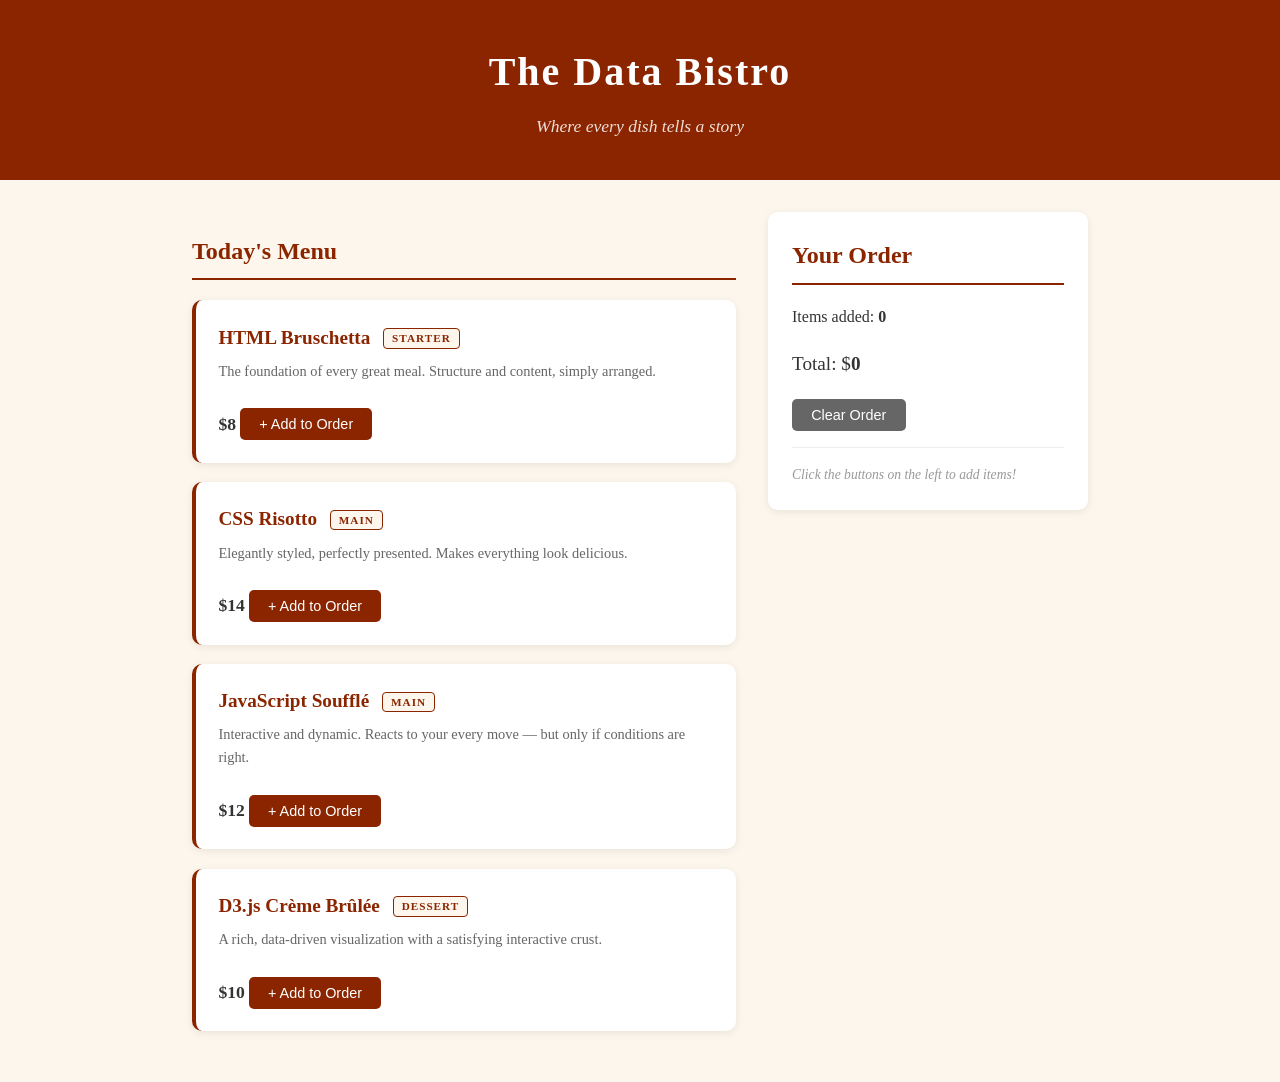
==== index.html @ 2c4ed356 "Move demo to repo root so GitHub Pages serves it at the base URL Co-Authored-By: Claude Sonnet 4.6 <" ====
<!DOCTYPE html>
<html lang="en">
<head>
  <meta charset="UTF-8">
  <meta name="viewport" content="width=device-width, initial-scale=1.0">
  <title>The Data Bistro</title>

  <!--
    CONNECTION POINT 1 — HTML → CSS
    This <link> tag is how the browser finds style.css.
    The href must match the filename exactly.
    If it's wrong (e.g. "styles.css"), NONE of the CSS loads.
  -->
  <link rel="stylesheet" href="style.css">
</head>
<body>

  <header>
    <h1>The Data Bistro</h1>
    <p class="tagline">Where every dish tells a story</p>
  </header>

  <main>

    <section class="menu">
      <h2>Today's Menu</h2>

      <!--
        Each dish card uses class="menu-item".
        In style.css, the selector ".menu-item" targets these divs.
        If the class name here and in the CSS don't match, the card gets no styling.
      -->
      <div class="menu-item">
        <h3>HTML Bruschetta <span class="badge">Starter</span></h3>
        <p class="description">The foundation of every great meal. Structure and content, simply arranged.</p>
        <span class="price">$8</span>
        <!-- data-price is read by script.js to know how much to add -->
        <button class="add-btn" data-price="8">+ Add to Order</button>
      </div>

      <div class="menu-item">
        <h3>CSS Risotto <span class="badge">Main</span></h3>
        <p class="description">Elegantly styled, perfectly presented. Makes everything look delicious.</p>
        <span class="price">$14</span>
        <button class="add-btn" data-price="14">+ Add to Order</button>
      </div>

      <div class="menu-item">
        <h3>JavaScript Soufflé <span class="badge">Main</span></h3>
        <p class="description">Interactive and dynamic. Reacts to your every move — but only if conditions are right.</p>
        <span class="price">$12</span>
        <button class="add-btn" data-price="12">+ Add to Order</button>
      </div>

      <div class="menu-item">
        <h3>D3.js Crème Brûlée <span class="badge">Dessert</span></h3>
        <p class="description">A rich, data-driven visualization with a satisfying interactive crust.</p>
        <span class="price">$10</span>
        <button class="add-btn" data-price="10">+ Add to Order</button>
      </div>
    </section>

    <aside class="order-panel">
      <h2>Your Order</h2>
      <p>Items added: <strong id="item-count">0</strong></p>
      <!--
        id="order-total" is how script.js finds this element.
        In script.js: document.getElementById('order-total')
        If that ID doesn't match exactly, JS can't update the total.
      -->
      <p class="total-line">Total: $<strong id="order-total">0</strong></p>
      <!--
        id="clear-btn" is how script.js finds this button.
        In script.js: document.getElementById('clear-btn')
      -->
      <button id="clear-btn">Clear Order</button>
      <hr>
      <p class="note">Click the buttons on the left to add items!</p>
    </aside>

  </main>

  <!--
    CONNECTION POINT 2 — HTML → JavaScript
    This <script> tag is how the browser finds script.js.
    It goes at the bottom so all the HTML elements above exist
    before script.js tries to find them.
    If src is wrong, or this line is missing, NONE of the JS runs.
  -->
  <script src="script.js"></script>

</body>
</html>
---- style.css ----
/* ============================================================
   style.css — The "Interior Design" of The Data Bistro
   Loaded by the <link> tag in index.html.

   HOW SELECTORS CONNECT TO HTML:
     .menu-item  →  targets every element with class="menu-item"
     #order-total → targets the element with id="order-total"
     .add-btn    →  targets every element with class="add-btn"
   If the name here doesn't match the class/id in HTML, the rule is ignored.
   ============================================================ */

*, *::before, *::after {
  box-sizing: border-box;
}

body {
  font-family: 'Georgia', serif;
  margin: 0;
  background-color: #fdf6ec;
  color: #333;
  line-height: 1.6;
}

/* ------- Header ------- */
header {
  background-color: #8b2500;
  color: white;
  text-align: center;
  padding: 2.5rem 1rem;
}

header h1 {
  margin: 0;
  font-size: 2.5rem;
  letter-spacing: 2px;
}

.tagline {
  margin: 0.5rem 0 0;
  font-style: italic;
  opacity: 0.85;
  font-size: 1.1rem;
}

/* ------- Page layout ------- */
main {
  display: flex;
  gap: 2rem;
  padding: 2rem;
  max-width: 960px;
  margin: 0 auto;
}

/* ------- Menu section ------- */
.menu {
  flex: 2;
}

.menu h2 {
  font-size: 1.5rem;
  border-bottom: 2px solid #8b2500;
  padding-bottom: 0.5rem;
  color: #8b2500;
}

/*
  .menu-item — this selector must match class="menu-item" in index.html exactly.
  If the HTML says class="menu-card" instead, this entire rule block is skipped.
*/
.menu-item {
  background: white;
  border-radius: 10px;
  padding: 1.4rem;
  margin-bottom: 1.2rem;
  box-shadow: 0 2px 8px rgba(0, 0, 0, 0.08);
  border-left: 4px solid #8b2500;
}

.menu-item h3 {
  margin: 0 0 0.4rem;
  color: #8b2500;
  font-size: 1.2rem;
}

.description {
  color: #666;
  font-size: 0.9rem;
  margin: 0.3rem 0 0.8rem;
}

.price {
  font-size: 1.1rem;
  font-weight: bold;
  color: #333;
}

.badge {
  background: #fdf6ec;
  color: #8b2500;
  font-size: 0.7rem;
  font-weight: bold;
  text-transform: uppercase;
  letter-spacing: 1px;
  padding: 0.2rem 0.5rem;
  border-radius: 4px;
  border: 1px solid #8b2500;
  margin-left: 0.5rem;
  vertical-align: middle;
}

/* .add-btn targets every element with class="add-btn" */
.add-btn {
  display: inline-block;
  margin-top: 0.8rem;
  padding: 0.5rem 1.2rem;
  background-color: #8b2500;
  color: white;
  border: none;
  border-radius: 5px;
  cursor: pointer;
  font-size: 0.9rem;
  transition: background-color 0.2s;
}

.add-btn:hover {
  background-color: #b03000;
}

/* ------- Order panel ------- */
.order-panel {
  flex: 1;
  background: white;
  border-radius: 10px;
  padding: 1.5rem;
  box-shadow: 0 2px 8px rgba(0, 0, 0, 0.08);
  height: fit-content;
  position: sticky;
  top: 1rem;
}

.order-panel h2 {
  margin-top: 0;
  color: #8b2500;
  border-bottom: 2px solid #8b2500;
  padding-bottom: 0.5rem;
}

.total-line {
  font-size: 1.2rem;
}

/* #clear-btn targets the element with id="clear-btn" */
#clear-btn {
  padding: 0.5rem 1.2rem;
  background: #666;
  color: white;
  border: none;
  border-radius: 5px;
  cursor: pointer;
  font-size: 0.9rem;
  transition: background-color 0.2s;
}

#clear-btn:hover {
  background: #444;
}

hr {
  border: none;
  border-top: 1px solid #eee;
  margin: 1rem 0;
}

.note {
  font-size: 0.85rem;
  color: #999;
  font-style: italic;
  margin: 0;
}
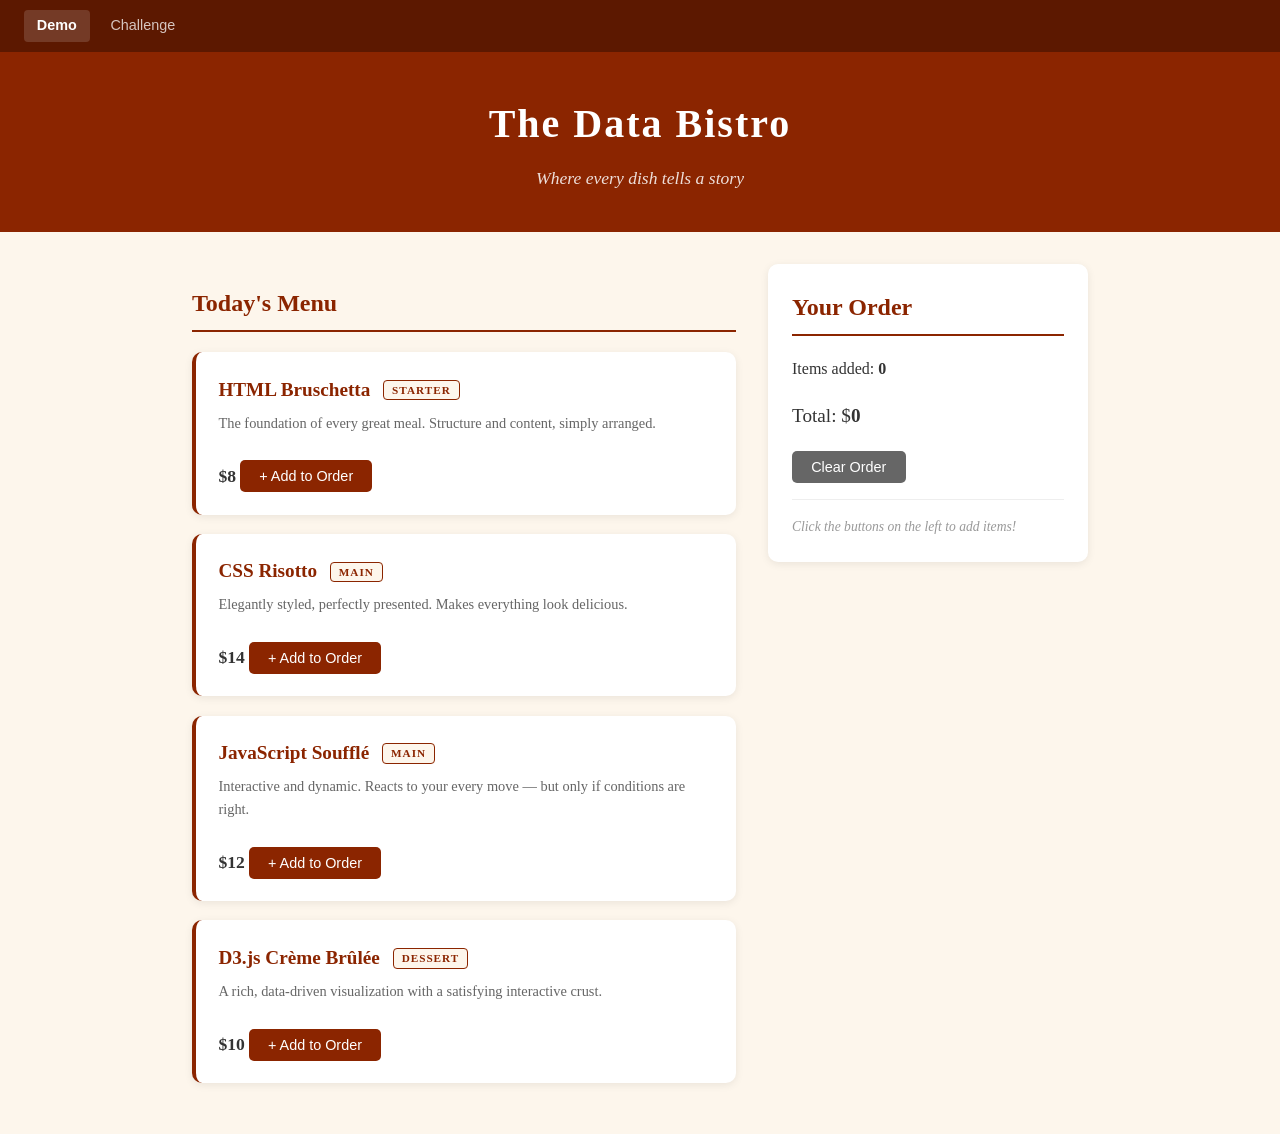
==== commit 7966e5ee: "Add nav bar linking demo and challenge pages Co-Authored-By: Claude Sonnet 4.6 <noreply@anthropic.co" ====
--- a/index.html
+++ b/index.html
@@ -14,6 +14,11 @@
   <link rel="stylesheet" href="style.css">
 </head>
 <body>
+
+  <nav>
+    <a href="/" class="current">Demo</a>
+    <a href="/challenge/">Challenge</a>
+  </nav>
 
   <header>
     <h1>The Data Bistro</h1>
--- a/style.css
+++ b/style.css
@@ -19,6 +19,34 @@
   background-color: #fdf6ec;
   color: #333;
   line-height: 1.6;
+}
+
+/* ------- Nav ------- */
+nav {
+  background-color: #5c1800;
+  display: flex;
+  gap: 0.5rem;
+  padding: 0.6rem 1.5rem;
+}
+
+nav a {
+  color: rgba(255, 255, 255, 0.75);
+  text-decoration: none;
+  font-family: sans-serif;
+  font-size: 0.9rem;
+  padding: 0.3rem 0.8rem;
+  border-radius: 4px;
+}
+
+nav a:hover {
+  color: white;
+  background-color: rgba(255, 255, 255, 0.1);
+}
+
+nav a.current {
+  color: white;
+  font-weight: bold;
+  background-color: rgba(255, 255, 255, 0.15);
 }
 
 /* ------- Header ------- */
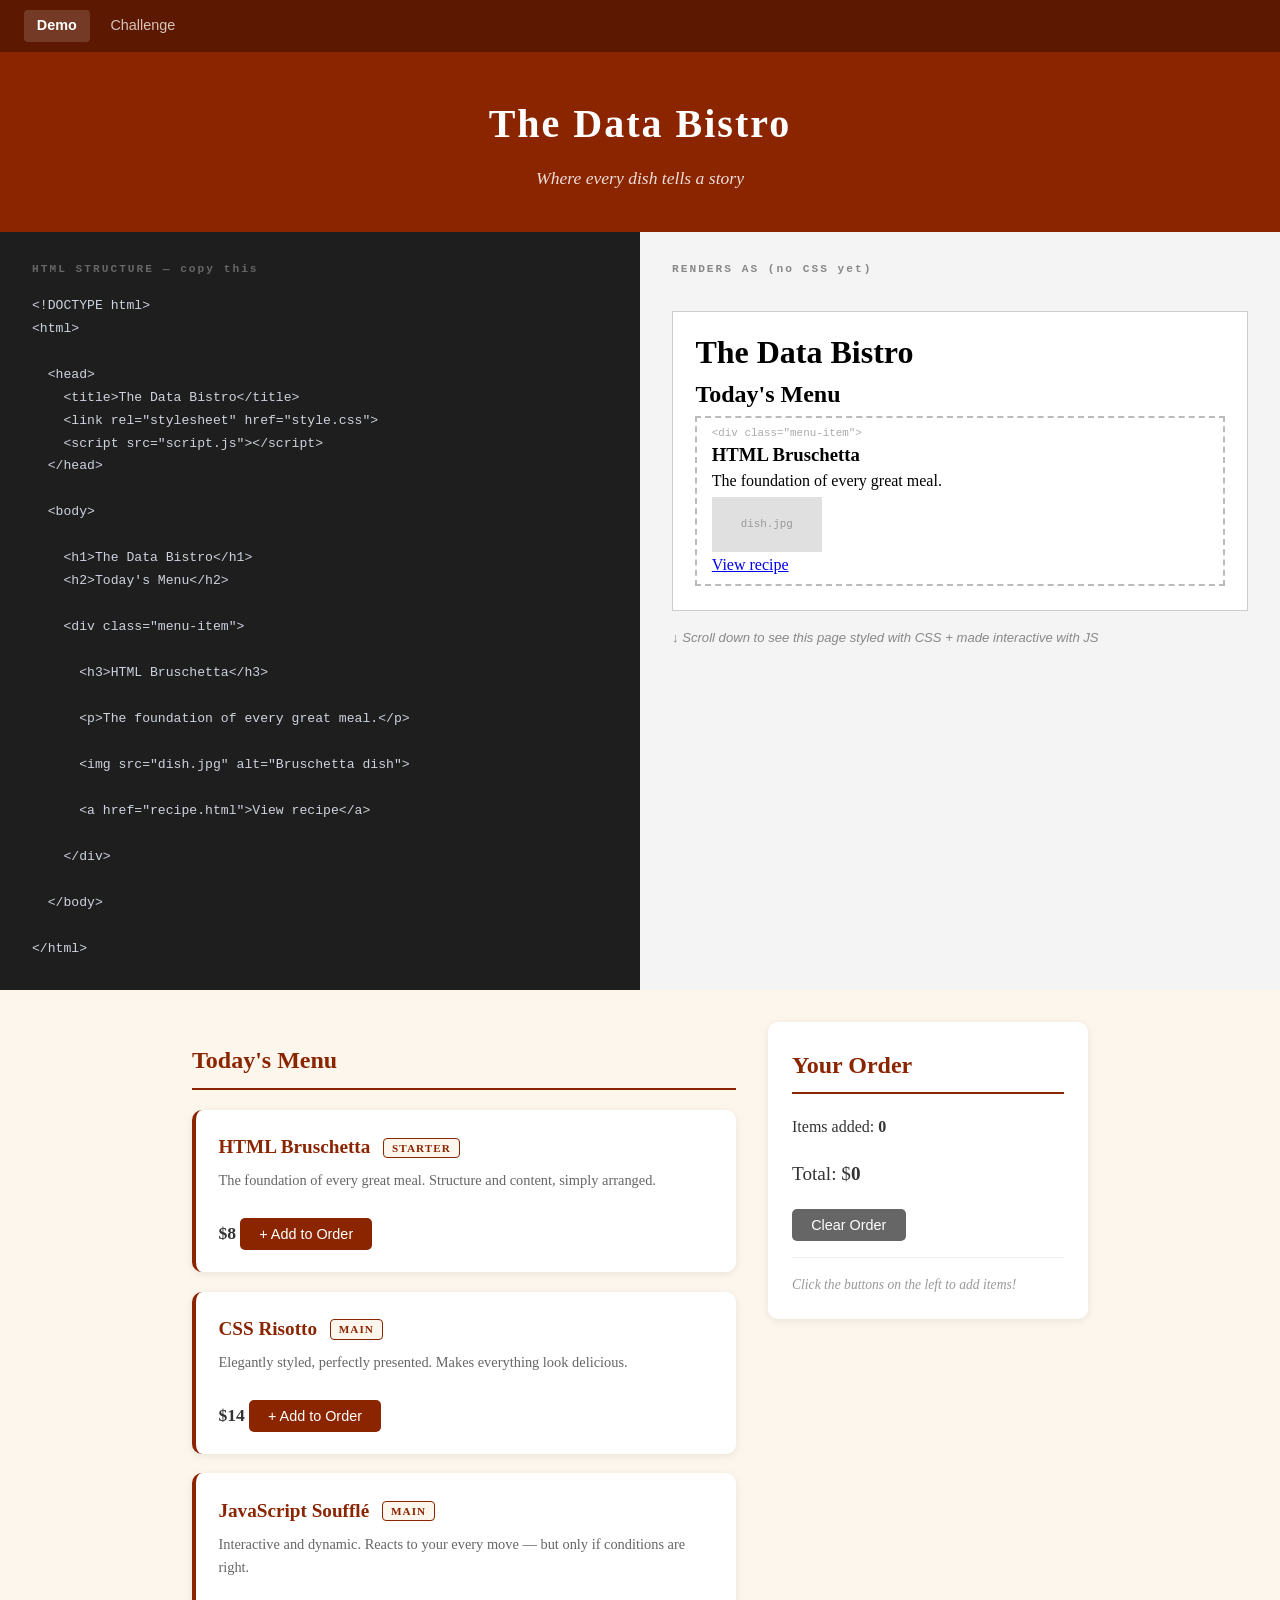
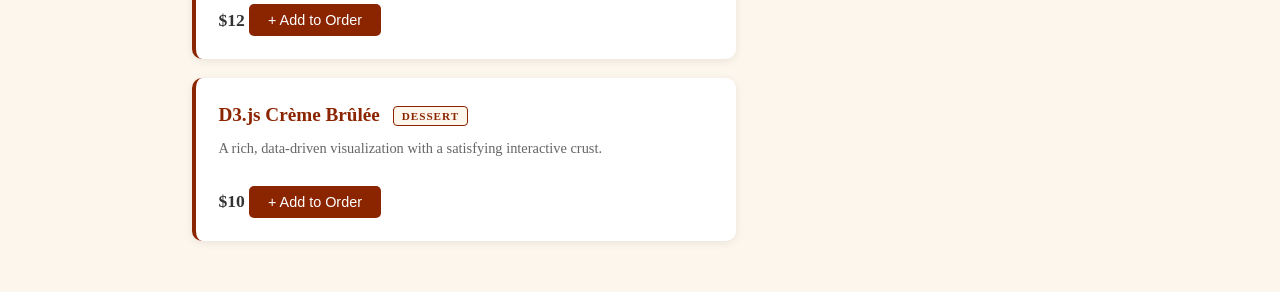
==== commit 2a432be5: "Add blueprint panel: code snippet + live rendered preview side by side Co-Authored-By: Claude Sonnet" ====
--- a/index.html
+++ b/index.html
@@ -16,14 +16,64 @@
 <body>
 
   <nav>
-    <a href="/" class="current">Demo</a>
-    <a href="/challenge/">Challenge</a>
+    <a href="./" class="current">Demo</a>
+    <a href="challenge/">Challenge</a>
   </nav>
 
   <header>
     <h1>The Data Bistro</h1>
     <p class="tagline">Where every dish tells a story</p>
   </header>
+
+  <section class="blueprint">
+    <div class="bp-code">
+      <p class="bp-label">HTML STRUCTURE — copy this</p>
+      <pre><code>&lt;!DOCTYPE html&gt;
+&lt;html&gt;
+
+  &lt;head&gt;
+    &lt;title&gt;The Data Bistro&lt;/title&gt;
+    &lt;link rel="stylesheet" href="style.css"&gt;
+    &lt;script src="script.js"&gt;&lt;/script&gt;
+  &lt;/head&gt;
+
+  &lt;body&gt;
+
+    &lt;h1&gt;The Data Bistro&lt;/h1&gt;
+    &lt;h2&gt;Today's Menu&lt;/h2&gt;
+
+    &lt;div class="menu-item"&gt;
+
+      &lt;h3&gt;HTML Bruschetta&lt;/h3&gt;
+
+      &lt;p&gt;The foundation of every great meal.&lt;/p&gt;
+
+      &lt;img src="dish.jpg" alt="Bruschetta dish"&gt;
+
+      &lt;a href="recipe.html"&gt;View recipe&lt;/a&gt;
+
+    &lt;/div&gt;
+
+  &lt;/body&gt;
+
+&lt;/html&gt;</code></pre>
+    </div>
+    <div class="bp-preview">
+      <p class="bp-label">RENDERS AS (no CSS yet)</p>
+      <div class="preview-box">
+        <h1>The Data Bistro</h1>
+        <h2>Today's Menu</h2>
+        <div class="pv-div">
+          <span class="pv-div-label">&lt;div class="menu-item"&gt;</span>
+          <h3>HTML Bruschetta</h3>
+          <p>The foundation of every great meal.</p>
+          <div class="pv-img">dish.jpg</div>
+          <a href="#">View recipe</a>
+        </div>
+      </div>
+      <p class="bp-note">↓ Scroll down to see this page styled with CSS + made interactive with JS</p>
+    </div>
+  </section>
 
   <main>
 
--- a/style.css
+++ b/style.css
@@ -19,6 +19,142 @@
   background-color: #fdf6ec;
   color: #333;
   line-height: 1.6;
+}
+
+/* ------- Blueprint panel ------- */
+.blueprint {
+  display: flex;
+  min-height: 340px;
+}
+
+.bp-code {
+  flex: 1;
+  padding: 1.8rem 2rem;
+  background: #1e1e1e;
+  overflow-x: auto;
+}
+
+.bp-preview {
+  flex: 1;
+  padding: 1.8rem 2rem;
+  background: #f4f4f4;
+  display: flex;
+  flex-direction: column;
+  gap: 1rem;
+}
+
+.bp-label {
+  font-family: monospace;
+  font-size: 0.7rem;
+  font-weight: bold;
+  letter-spacing: 2px;
+  color: #888;
+  margin: 0 0 1rem;
+}
+
+.bp-code .bp-label {
+  color: #666;
+}
+
+.bp-code pre {
+  margin: 0;
+}
+
+.bp-code code {
+  font-family: 'Courier New', monospace;
+  font-size: 0.82rem;
+  color: #cdd3de;
+  line-height: 1.75;
+  white-space: pre;
+}
+
+/* Preview box — resets to plain browser-default rendering */
+.preview-box {
+  background: white;
+  border: 1px solid #ccc;
+  padding: 1rem 1.4rem;
+  font-family: 'Times New Roman', Times, serif;
+  color: black;
+  line-height: normal;
+}
+
+.preview-box h1 {
+  font-size: 2em;
+  font-weight: bold;
+  margin: 0.2em 0 0.3em;
+  color: black;
+  font-family: 'Times New Roman', Times, serif;
+  text-align: left;
+  letter-spacing: normal;
+  padding: 0;
+  background: none;
+}
+
+.preview-box h2 {
+  font-size: 1.5em;
+  font-weight: bold;
+  margin: 0.2em 0 0.3em;
+  color: black;
+  font-family: 'Times New Roman', Times, serif;
+  border: none;
+  padding: 0;
+}
+
+.preview-box h3 {
+  font-size: 1.17em;
+  font-weight: bold;
+  margin: 0.2em 0 0.3em;
+  color: black;
+  font-family: 'Times New Roman', Times, serif;
+}
+
+.preview-box p {
+  margin: 0.4em 0;
+  color: black;
+  font-size: 1em;
+  font-style: normal;
+}
+
+.pv-div {
+  border: 2px dashed #bbb;
+  padding: 0.6rem 0.9rem;
+  margin: 0.5rem 0;
+}
+
+.pv-div-label {
+  display: block;
+  font-family: monospace;
+  font-size: 0.68rem;
+  color: #aaa;
+  margin-bottom: 0.3rem;
+}
+
+.pv-img {
+  display: block;
+  width: 110px;
+  height: 55px;
+  background: #e0e0e0;
+  line-height: 55px;
+  text-align: center;
+  font-family: monospace;
+  font-size: 0.68rem;
+  color: #999;
+  margin: 0.4em 0;
+}
+
+.preview-box a {
+  color: #0000ee;
+  text-decoration: underline;
+  font-family: 'Times New Roman', Times, serif;
+  font-size: 1em;
+}
+
+.bp-note {
+  font-family: sans-serif;
+  font-size: 0.82rem;
+  color: #888;
+  font-style: italic;
+  margin: 0;
 }
 
 /* ------- Nav ------- */
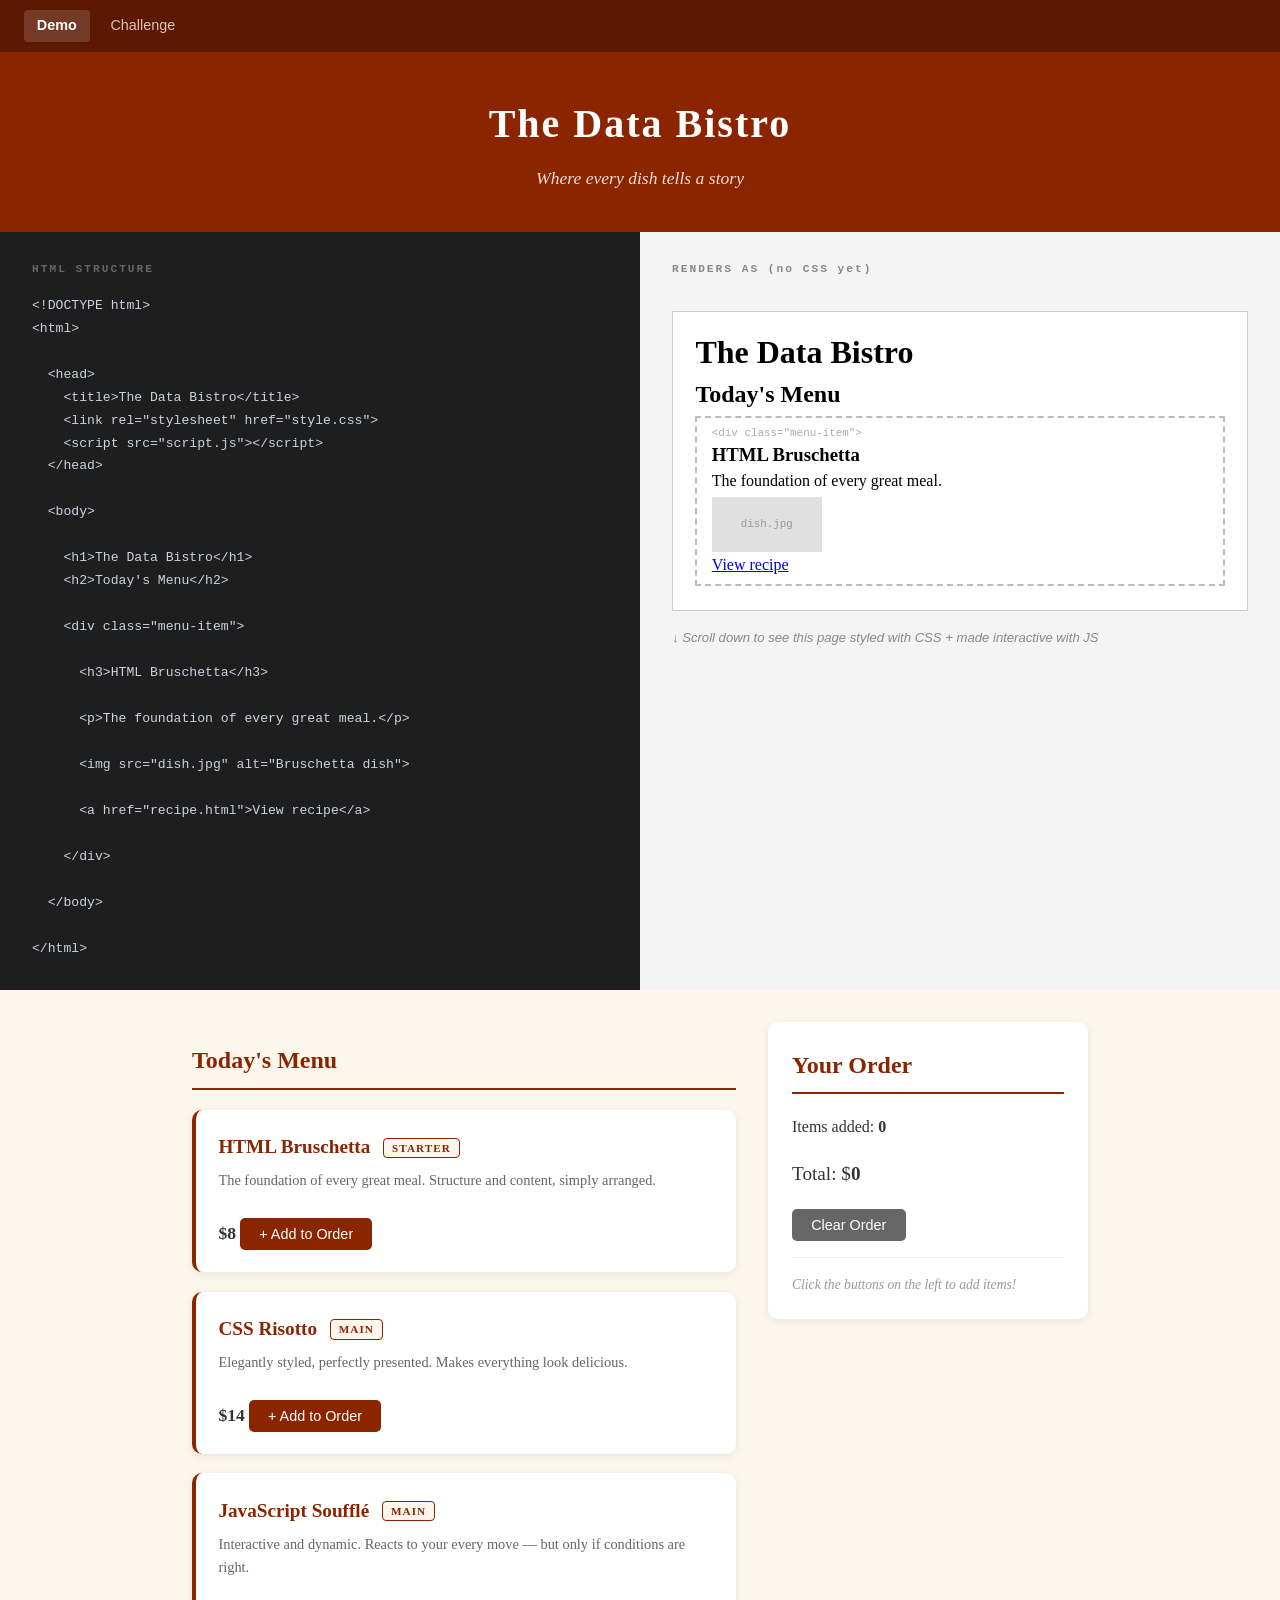
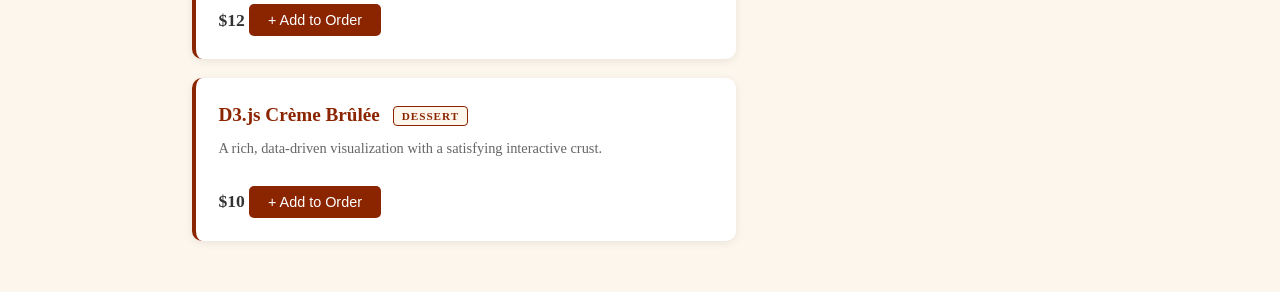
==== commit f8c68483: "added image" ====
--- a/index.html
+++ b/index.html
@@ -27,7 +27,7 @@
 
   <section class="blueprint">
     <div class="bp-code">
-      <p class="bp-label">HTML STRUCTURE — copy this</p>
+      <p class="bp-label">HTML STRUCTURE</p>
       <pre><code>&lt;!DOCTYPE html&gt;
 &lt;html&gt;
 
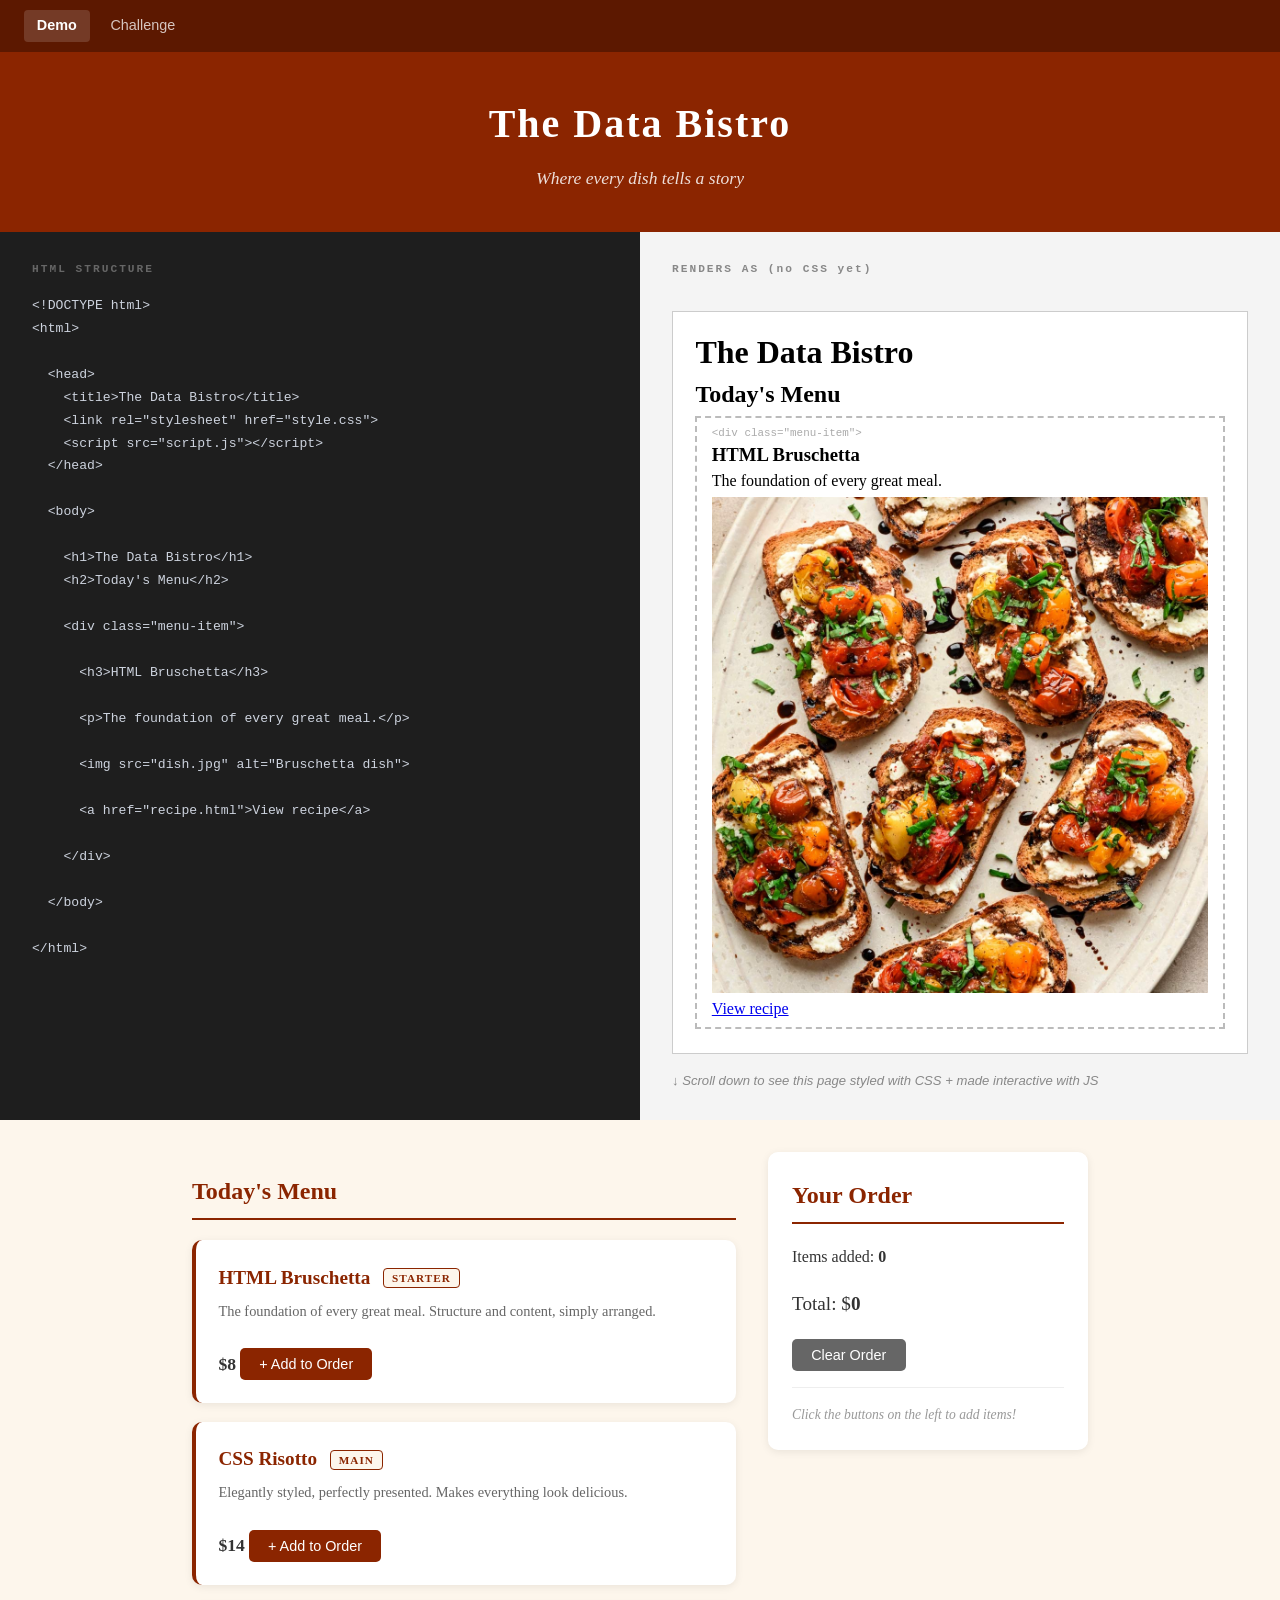
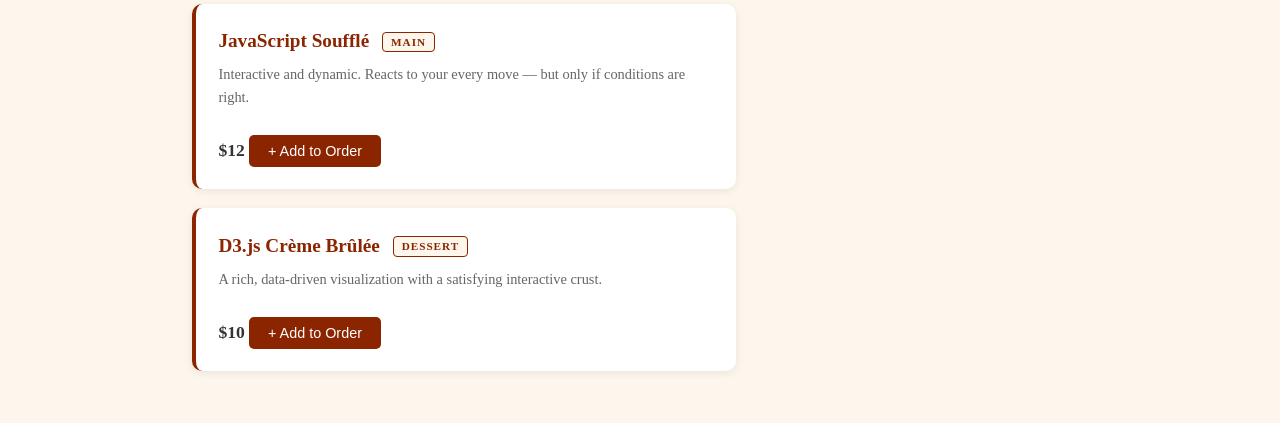
==== commit 69203696: "Show dish.jpg as actual img element in blueprint preview Co-Authored-By: Claude Sonnet 4.6 <noreply@" ====
--- a/index.html
+++ b/index.html
@@ -67,7 +67,7 @@
           <span class="pv-div-label">&lt;div class="menu-item"&gt;</span>
           <h3>HTML Bruschetta</h3>
           <p>The foundation of every great meal.</p>
-          <div class="pv-img">dish.jpg</div>
+          <img src="dish.jpg" alt="Bruschetta dish" class="pv-img">
           <a href="#">View recipe</a>
         </div>
       </div>
--- a/style.css
+++ b/style.css
@@ -131,14 +131,8 @@
 
 .pv-img {
   display: block;
-  width: 110px;
-  height: 55px;
-  background: #e0e0e0;
-  line-height: 55px;
-  text-align: center;
-  font-family: monospace;
-  font-size: 0.68rem;
-  color: #999;
+  max-width: 100%;
+  height: auto;
   margin: 0.4em 0;
 }
 
